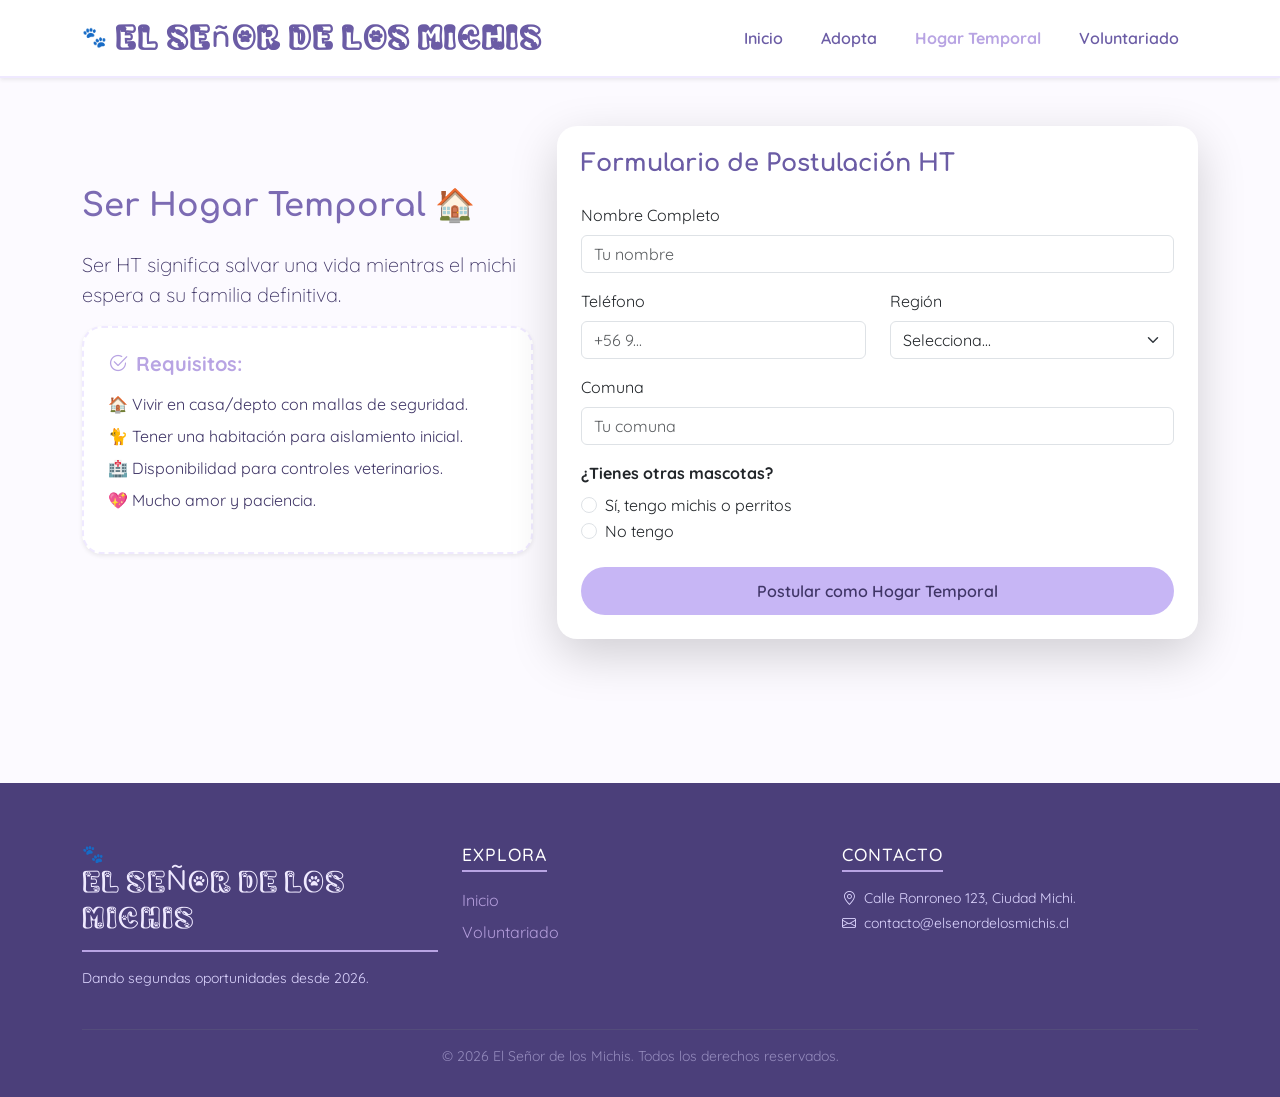
==== hogar_temporal.html @ ea259d29 "actualización formulario y otros" ====
<!DOCTYPE html>
<html lang="es">
<head>
    <meta charset="UTF-8">
    <meta name="viewport" content="width=device-width, initial-scale=1.0">
    <title>Hogar Temporal | El Señor de los Michis 🐾</title>
   
    <link href="https://fonts.googleapis.com/css2?family=Comfortaa:wght@400;700&family=Quicksand:wght@400;600&display=swap" rel="stylesheet">
    <link href="https://cdn.jsdelivr.net/npm/bootstrap@5.3.2/dist/css/bootstrap.min.css" rel="stylesheet">
    <link rel="stylesheet" href="https://cdn.jsdelivr.net/npm/bootstrap-icons@1.11.3/font/bootstrap-icons.min.css">

    <style>
        /* 1. FUENTE PERSONALIZADA */
        @font-face {
            font-family: 'CatMeow';
            src: url('./assets/fonts/cat_ttf.ttf') format('truetype');
            font-weight: normal;
            font-style: normal;
            font-display: swap;
        }

        /* 2. VARIABLES DE COLOR (Gatunos y equilibrados) */
        :root {
    /*  Paleta Gatuna Pastel  */
        --michi-purple-deep: #6b5ca5;   /* Morado suave para títulos */
        --michi-violet: #b8a4e3;        /* Lila pastel principal */
        --michi-lavender: #efe9ff;      /* Lavanda ultra suave */
        --michi-bg-soft: #fcfaff;       /* Fondo casi blanco con tinte lila */
        --michi-dark-footer: #3f3566;   /* Morado grisáceo suave (no pesado) */
        --michi-hover-bg: rgba(184, 164, 227, 0.18); /* Hover pastel */
}
        /* 3. ESTILOS BASE */
        body {
            font-family: 'Quicksand', sans-serif;
            background-color: var(--michi-bg-soft);
            color: var(--michi-dark-footer);
        }

        h1, h2, h3, h4, .navbar-brand {
            font-family: 'Comfortaa', sans-serif;
            font-weight: 700;
        }

        /* 4. CLASE UNIFICADA PARA EL LOGO (Evita que se encimen letras) */
        .fuente-michi-nombre {
            font-family: 'CatMeow', 'Comfortaa', sans-serif !important;
            font-size: 1.8rem;
            letter-spacing: 1px;
            line-height: 1.4; /* Espacio vital para que no choquen las letras */
            display: inline-block;
            vertical-align: middle;
            transition: all 0.3s ease;
        }

        /* 5. NAVBAR (Hover suave y estilo limpio) */
       .navbar-michis {
        background-color: #ffffff;
        padding: 0.8rem 0;
        border-bottom: 2px solid var(--michi-lavender);
        box-shadow: 0 4px 15px rgba(184, 164, 227, 0.15);
}

        .navbar-brand .fuente-michi-nombre {
            color: var(--michi-purple-deep) !important;
        }

        .navbar-brand:hover .fuente-michi-nombre {
            color: var(--michi-violet) !important;
            transform: scale(1.02);
        }

        .nav-link {
            color: var(--michi-purple-deep);
            font-weight: 600;
            padding: 10px 15px !important;
            border-radius: 8px;
            transition: all 0.3s ease;
        }

        .nav-link:hover {
            color: var(--michi-violet);
            background-color: var(--michi-hover-bg);
        }

        .nav-link.active {
            color: var(--michi-violet) !important;
            font-weight: 700;
        }

        /* 6. CONTENIDO PRINCIPAL */
        .titulo-michis {
        color: #7c6bb3; /* morado pastel legible */
        margin-bottom: 1.5rem;
}

        .bg-light-michi {
            background-color: white;
            border: 2px dashed var(--michi-lavender);
            border-radius: 20px;
        }

        .card {
        border-radius: 20px;
        border: 1px solid #eee8ff;
        box-shadow: 0 8px 25px rgba(184, 164, 227, 0.18);
        background-color: #ffffff;

}
.custom-btn {
    background-color: #c7b6f5; /* lila pastel gatuno */
    color: #3f3566;
    border-radius: 50px;
    padding: 12px;
    font-weight: 600;
    border: none;
    transition: all 0.3s ease;
}

.custom-btn:hover {
    background-color: #b19cf0;
    color: #2f2555;
    transform: translateY(-2px);
    box-shadow: 0 6px 18px rgba(177, 156, 240, 0.35);
}

       

        /* 7. FOOTER (Ajustado para no verse pesado) */
      .footer-michis {
        background-color: #4b3f7a; /* morado suave, no negro */
        color: #f3efff;
        padding: 60px 0 30px 0 !important;
}

        .footer-michis .fuente-michi-nombre {
            color: var(--michi-lavender) !important;
            font-size: 1.6rem;
            margin-bottom: 10px;
        }

      .footer-michis p.small {
       color: #ddd6ff; /* lila clarito, más suave */

    }

        .footer-michis h5 {
            color: white;
            font-size: 1.1rem;
            text-transform: uppercase;
            letter-spacing: 1px;
            margin-bottom: 1.5rem;
            border-bottom: 2px solid var(--michi-violet);
            display: inline-block;
            padding-bottom: 5px;
        }

        .footer-link {
            color: #b39ddb;
            text-decoration: none;
            transition: 0.3s;
            display: inline-block;
        }

        .footer-link:hover {
            color: white;
            transform: translateX(5px);
        }

        .michi-toast {
            background-color: var(--michi-purple-deep) !important;
            color: white !important;
            border-radius: 15px;
        }
    </style>
</head>
<body>

    <nav class="navbar navbar-expand-lg navbar-michis sticky-top shadow-sm">
        <div class="container">
            <a class="navbar-brand d-flex align-items-center" href="index.html">
                <span class="me-2">🐾</span>
                <span class="fuente-michi-nombre">El Señor de los Michis</span>
            </a>
            <button class="navbar-toggler" type="button" data-bs-toggle="collapse" data-bs-target="#navbarNav">
                <span class="navbar-toggler-icon"></span>
            </button>
            <div class="collapse navbar-collapse" id="navbarNav">
                <ul class="navbar-nav ms-auto text-center">
                    <li class="nav-item"><a class="nav-link mx-1" href="index.html">Inicio</a></li>
                    <li class="nav-item"><a class="nav-link mx-1" href="index.html#adopta-aqui">Adopta</a></li>
                    <li class="nav-item"><a class="nav-link mx-1 active" href="hogar_temporal.html">Hogar Temporal</a></li>
                    <li class="nav-item"><a class="nav-link mx-1" href="voluntariado.html">Voluntariado</a></li>
                </ul>
            </div>
        </div>
    </nav>

    <main class="container py-5">
        <div class="row align-items-center mb-5">
            <div class="col-lg-5">
                <h2 class="titulo-michis">Ser Hogar Temporal 🏠</h2>
                <p class="lead">Ser HT significa salvar una vida mientras el michi espera a su familia definitiva.</p>
                <div class="bg-light-michi p-4 shadow-sm mb-4">
                    <h5 class="fw-bold" style="color: var(--michi-violet);"><i class="bi bi-check2-circle me-2"></i>Requisitos:</h5>
                    <ul class="list-unstyled mt-3">
                        <li class="mb-2">🏠 Vivir en casa/depto con mallas de seguridad.</li>
                        <li class="mb-2">🐈 Tener una habitación para aislamiento inicial.</li>
                        <li class="mb-2">🏥 Disponibilidad para controles veterinarios.</li>
                        <li class="mb-2">💖 Mucho amor y paciencia.</li>
                    </ul>
                </div>
            </div>

            <div class="col-lg-7">
                <div class="card p-4 shadow-lg border-0">
                    <h4 class="mb-4 fw-bold" style="color: var(--michi-purple-deep);">Formulario de Postulación HT</h4>
                    <form id="formHT">
                        <div class="mb-3">
                            <label class="form-label fw-600">Nombre Completo</label>
                            <input type="text" class="form-control" id="nombre" required
                                   pattern="^[a-zA-ZáéíóúÁÉÍÓÚñÑ\s]+$"
                                   placeholder="Tu nombre">
                        </div>
                        <div class="row">
                            <div class="col-md-6 mb-3">
                                <label class="form-label fw-600">Teléfono</label>
                                <input type="tel" class="form-control" id="telefono" required placeholder="+56 9...">
                            </div>
                            <div class="col-md-6 mb-3">
                                <label class="form-label fw-600">Región</label>
                                <select class="form-select" id="region" required>
                                    <option value="">Selecciona...</option>
                                    <option>Metropolitana</option>
                                    <option>Valparaíso</option>
                                    <option>O'Higgins</option>
                                    </select>
                            </div>
                        </div>
                        <div class="mb-3">
                            <label class="form-label fw-600">Comuna</label>
                            <input type="text" class="form-control" id="comuna" required placeholder="Tu comuna">
                        </div>
                        <div class="mb-4">
                            <label class="form-label fw-bold">¿Tienes otras mascotas?</label>
                            <div class="form-check">
                                <input class="form-check-input" type="radio" name="mascotas" id="si" required>
                                <label class="form-check-label" for="si">Sí, tengo michis o perritos</label>
                            </div>
                            <div class="form-check">
                                <input class="form-check-input" type="radio" name="mascotas" id="no">
                                <label class="form-check-label" for="no">No tengo</label>
                            </div>
                        </div>
                        <button type="submit" class="btn custom-btn w-100">Postular como Hogar Temporal</button>
                    </form>
                </div>
            </div>
        </div>
    </main>

    <footer class="footer-michis py-5 mt-5">
        <div class="container text-center text-md-start">
            <div class="row g-4">
                <div class="col-md-4">
                    <h5 class="text-white mb-3">🐾 <span class="fuente-michi-nombre">El Señor de los Michis</span></h5>
                    <p class="small">Dando segundas oportunidades desde 2026.</p>
                </div>
                <div class="col-md-4">
                    <h5 class="text-white mb-3">Explora</h5>
                    <ul class="list-unstyled">
                        <li class="mb-2"><a href="index.html" class="footer-link">Inicio</a></li>
                        <li class="mb-2"><a href="voluntariado.html" class="footer-link">Voluntariado</a></li>
                    </ul>
                </div>
                <div class="col-md-4">
                    <h5 class="text-white mb-3">Contacto</h5>
                    <p class="small mb-1"><i class="bi bi-geo-alt me-2"></i>Calle Ronroneo 123, Ciudad Michi.</p>
                    <p class="small"><i class="bi bi-envelope me-2"></i>contacto@elsenordelosmichis.cl</p>
                </div>
            </div>
            <hr class="mt-4 border-secondary">
            <p class="text-center small mb-0 opacity-50">© 2026 El Señor de los Michis. Todos los derechos reservados.</p>
        </div>
    </footer>

    <script src="https://cdn.jsdelivr.net/npm/bootstrap@5.3.2/dist/js/bootstrap.bundle.min.js"></script>
    <script>
        document.getElementById('formHT').addEventListener('submit', function(e) {
            e.preventDefault();
            alert('¡Miau-ravilloso! Tu solicitud ha sido enviada.');
            this.reset();
        });
    </script>
</body>
</html>
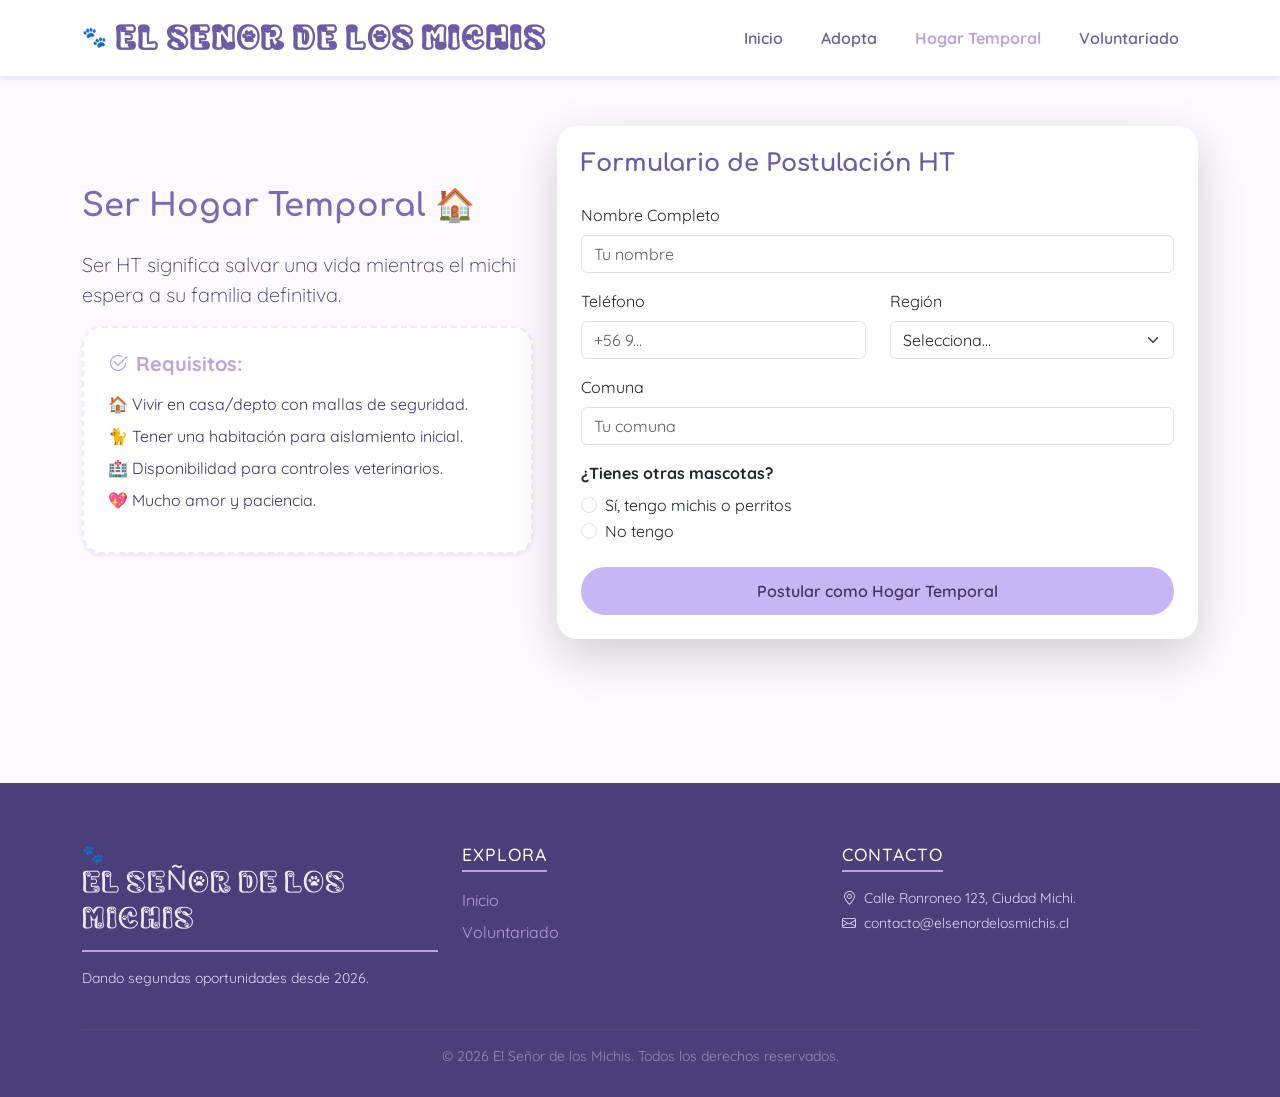
==== commit d677410b: "actualizado, falta solo error de formulario" ====
--- a/hogar_temporal.html
+++ b/hogar_temporal.html
@@ -179,7 +179,7 @@
         <div class="container">
             <a class="navbar-brand d-flex align-items-center" href="index.html">
                 <span class="me-2">🐾</span>
-                <span class="fuente-michi-nombre">El Señor de los Michis</span>
+                <span class="fuente-michi-nombre">El Senor de los Michis</span>
             </a>
             <button class="navbar-toggler" type="button" data-bs-toggle="collapse" data-bs-target="#navbarNav">
                 <span class="navbar-toggler-icon"></span>
@@ -230,9 +230,22 @@
                                 <label class="form-label fw-600">Región</label>
                                 <select class="form-select" id="region" required>
                                     <option value="">Selecciona...</option>
-                                    <option>Metropolitana</option>
-                                    <option>Valparaíso</option>
-                                    <option>O'Higgins</option>
+                                    <option value="arica">Región de Arica y Parinacota</option>
+                                    <option value="tarapaca">Región de Tarapacá</option>
+                                    <option value="antofagasta">Región de Antofagasta</option>
+                                    <option value="atacama">Región de Atacama</option>
+                                    <option value="coquimbo">Región de Coquimbo</option>
+                                    <option value="valparaiso">Región de Valparaíso</option>
+                                    <option value="metropolitana">Región Metropolitana</option>
+                                    <option value="ohiggins">Región de O'Higgins</option>
+                                    <option value="maule">Región del Maule</option>
+                                    <option value="nuble">Región del Ñuble</option>
+                                    <option value="biobio">Región del Biobío</option>
+                                    <option value="araucania">Región de la Araucanía</option>
+                                    <option value="rios">Región de los Ríos</option>
+                                    <option value="lagos">Región de los Lagos</option>
+                                    <option value="aysen">Región de Aysén</option>
+                                    <option value="magallanes">Región de Magallanes</option> </select>
                                     </select>
                             </div>
                         </div>
